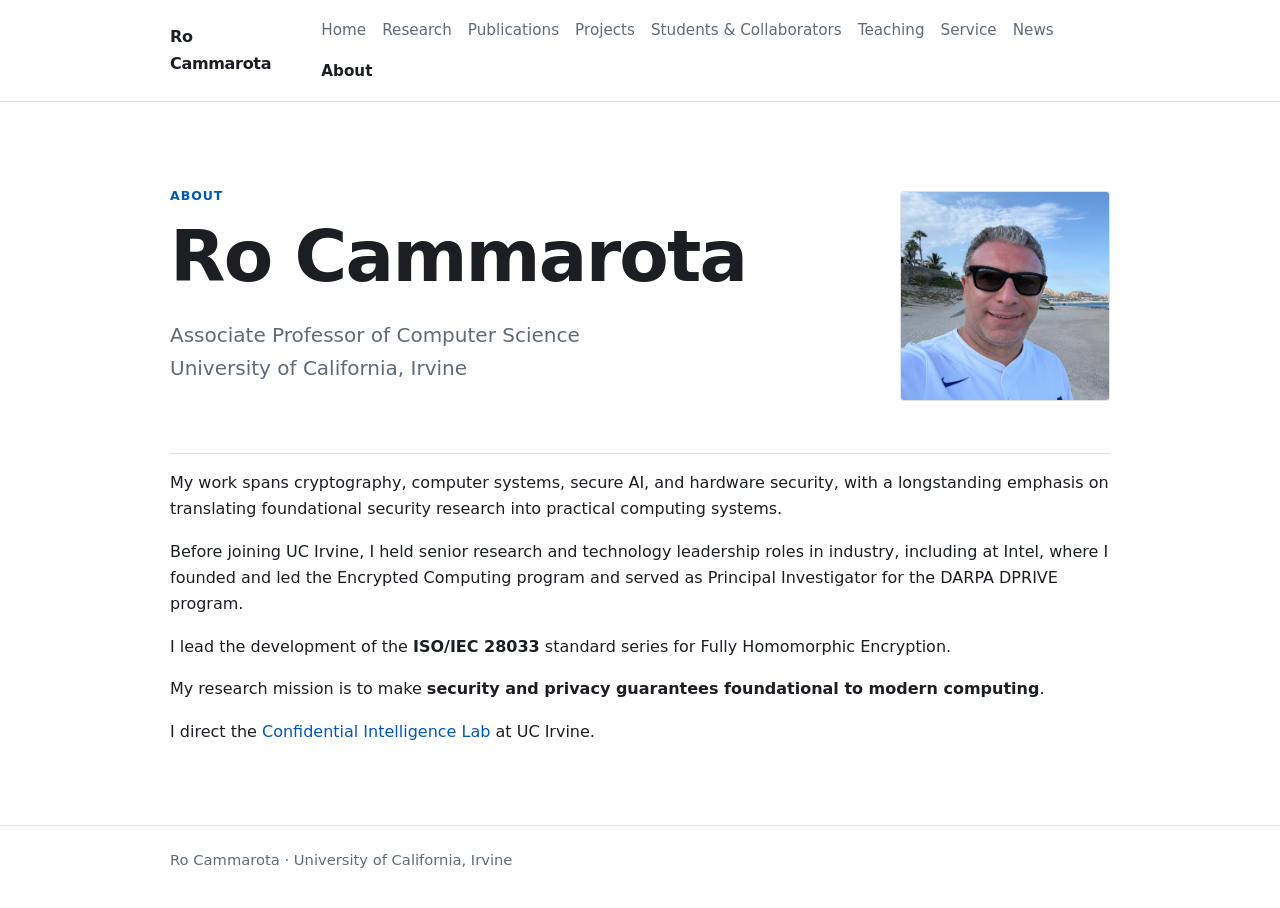
==== about.html @ c0900d5f "Initialize Ro Cammarota academic website" ====
<!doctype html><html lang="en"><head><meta charset="utf-8"><meta name="viewport" content="width=device-width, initial-scale=1"><title>About | Ro Cammarota</title><link rel="stylesheet" href="assets/css/site.css"></head><body><header class="site-header"><div class="nav-wrap"><a class="brand" href="index.html"><span>Ro Cammarota</span></a><nav class="nav" aria-label="Primary"><a href="index.html">Home</a><a href="research.html">Research</a><a href="publications.html">Publications</a><a href="projects.html">Projects</a><a href="students.html">Students & Collaborators</a><a href="teaching.html">Teaching</a><a href="service.html">Service</a><a href="news.html">News</a><a aria-current="page" href="about.html">About</a></nav></div></header><main>
<section class="hero about-hero">
  <div class="about-identity">
    <div>
      <div class="kicker">About</div>
      <h1>Ro Cammarota</h1>
      <p class="lead">Associate Professor of Computer Science<br>University of California, Irvine</p>
    </div>
    <img class="about-photo" src="assets/images/ro-about.jpg" alt="Ro Cammarota">
  </div>
</section>
<section>
  <p>My work spans cryptography, computer systems, secure AI, and hardware security, with a longstanding emphasis on translating foundational security research into practical computing systems.</p>
  <p>Before joining UC Irvine, I held senior research and technology leadership roles in industry, including at Intel, where I founded and led the Encrypted Computing program and served as Principal Investigator for the DARPA DPRIVE program.</p>
  <p>I lead the development of the <strong>ISO/IEC 28033</strong> standard series for Fully Homomorphic Encryption.</p>
  <p>My research mission is to make <strong>security and privacy guarantees foundational to modern computing</strong>.</p>
  <p>I direct the <a href="https://confidential-intelligence-lab.github.io/">Confidential Intelligence Lab</a> at UC Irvine.</p>
</section>
</main><footer class="site-footer"><div class="footer-wrap">Ro Cammarota · University of California, Irvine</div></footer></body></html>
---- assets/css/site.css ----
:root {
  --bg: #ffffff;
  --text: #1b1f23;
  --muted: #5f6b76;
  --line: #dfe3e8;
  --accent: #0057b8;
  --max: 980px;
}

* { box-sizing: border-box; }

html { scroll-behavior: smooth; }

body {
  margin: 0;
  background: var(--bg);
  color: var(--text);
  font-family: Inter, ui-sans-serif, system-ui, -apple-system, BlinkMacSystemFont, "Segoe UI", sans-serif;
  line-height: 1.65;
}

a { color: var(--accent); text-decoration: none; }
a:hover { text-decoration: underline; }

.site-header {
  border-bottom: 1px solid var(--line);
  background: rgba(255,255,255,.96);
}

.nav-wrap {
  max-width: var(--max);
  margin: 0 auto;
  padding: 1.1rem 1.25rem;
  display: flex;
  align-items: center;
  justify-content: space-between;
  gap: 1.5rem;
}

.brand {
  display: inline-flex;
  align-items: center;
  gap: .65rem;
  font-weight: 700;
  color: var(--text);
  letter-spacing: -0.02em;
}

.brand-logo {
  width: 34px;
  height: 34px;
  object-fit: contain;
}

.nav {
  display: flex;
  flex-wrap: wrap;
  gap: 1rem;
  font-size: .95rem;
}

.nav a { color: var(--muted); }
.nav a[aria-current="page"] { color: var(--text); font-weight: 600; }

main {
  max-width: var(--max);
  margin: 0 auto;
  padding: 3.75rem 1.25rem 4rem;
}

.hero {
  padding: 1.5rem 0 3rem;
  border-bottom: 1px solid var(--line);
}

.hero-identity {
  display: grid;
  grid-template-columns: 150px 1fr;
  gap: 2rem;
  align-items: center;
}

.hero-logo {
  width: 150px;
  height: auto;
  display: block;
}

.hero-description {
  max-width: 780px;
  margin: 1.75rem 0 0;
}

.kicker {
  color: var(--accent);
  font-weight: 700;
  text-transform: uppercase;
  letter-spacing: .08em;
  font-size: .78rem;
}

h1, h2, h3 {
  line-height: 1.2;
  letter-spacing: -0.025em;
}

h1 {
  font-size: clamp(2.2rem, 6vw, 4.5rem);
  margin: .35rem 0 1rem;
  max-width: 12ch;
}

h2 {
  margin-top: 2.75rem;
  font-size: 1.8rem;
}

h3 { margin-bottom: .45rem; }

.lead {
  font-size: 1.25rem;
  color: var(--muted);
  max-width: 760px;
}

.grid {
  display: grid;
  grid-template-columns: repeat(2, minmax(0, 1fr));
  gap: 1.75rem;
  margin-top: 1.25rem;
}

.card {
  border-top: 2px solid var(--text);
  padding-top: .9rem;
}

.meta, .muted { color: var(--muted); }

.list {
  padding-left: 1.1rem;
}

.pub {
  margin-bottom: 1.2rem;
}

.person {
  display: grid;
  grid-template-columns: 110px 1fr;
  gap: 1.2rem;
  align-items: start;
  margin: 1.5rem 0;
}

.avatar {
  width: 110px;
  aspect-ratio: 1;
  background: #eef1f4;
  border: 1px solid var(--line);
}

.site-footer {
  border-top: 1px solid var(--line);
  color: var(--muted);
  font-size: .92rem;
}

.footer-wrap {
  max-width: var(--max);
  margin: 0 auto;
  padding: 1.4rem 1.25rem 2.2rem;
}

@media (max-width: 720px) {
  .nav-wrap { align-items: flex-start; flex-direction: column; }
  .hero-identity { grid-template-columns: 1fr; gap: 1.25rem; }
  .hero-logo { width: 120px; }
  .grid { grid-template-columns: 1fr; }
  .person { grid-template-columns: 1fr; }
}


.portrait {
  object-fit: cover;
  display: block;
}

.placeholder {
  display: flex;
  align-items: center;
  justify-content: center;
  color: var(--muted);
  font-size: .78rem;
  text-align: center;
  padding: .5rem;
}



.about-identity {
  display: grid;
  grid-template-columns: 1fr 210px;
  gap: 2rem;
  align-items: center;
}

.about-photo {
  width: 210px;
  height: 210px;
  object-fit: cover;
  object-position: center 42%;
  border-radius: 4px;
  border: 1px solid var(--line);
}

@media (max-width: 720px) {
  .about-identity { grid-template-columns: 1fr; }
  .about-photo { width: 180px; height: 180px; }
}
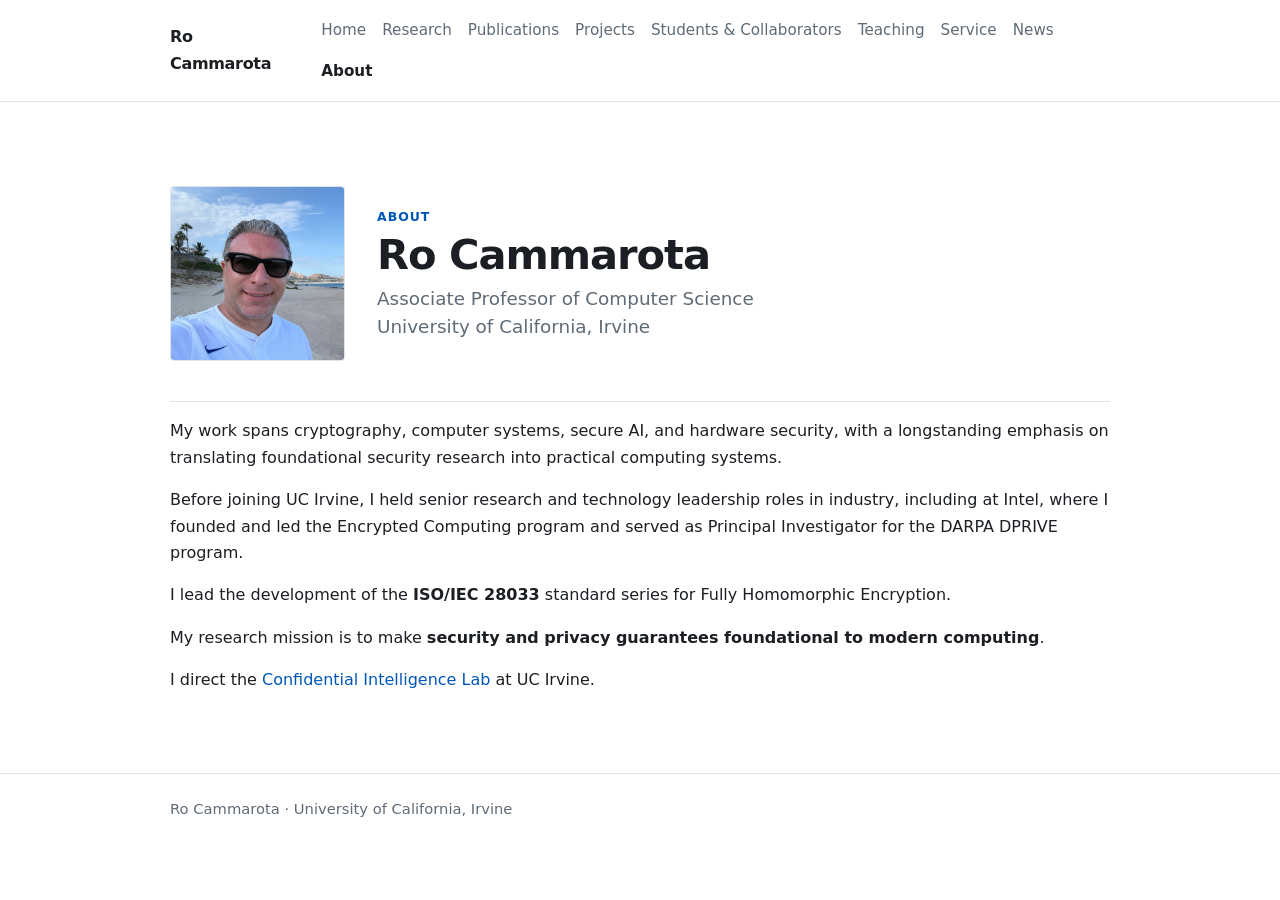
==== commit 7ec23c4c: "Refine personal academic website" ====
--- a/about.html
+++ b/about.html
@@ -1,19 +1,106 @@
-<!doctype html><html lang="en"><head><meta charset="utf-8"><meta name="viewport" content="width=device-width, initial-scale=1"><title>About | Ro Cammarota</title><link rel="stylesheet" href="assets/css/site.css"></head><body><header class="site-header"><div class="nav-wrap"><a class="brand" href="index.html"><span>Ro Cammarota</span></a><nav class="nav" aria-label="Primary"><a href="index.html">Home</a><a href="research.html">Research</a><a href="publications.html">Publications</a><a href="projects.html">Projects</a><a href="students.html">Students & Collaborators</a><a href="teaching.html">Teaching</a><a href="service.html">Service</a><a href="news.html">News</a><a aria-current="page" href="about.html">About</a></nav></div></header><main>
-<section class="hero about-hero">
-  <div class="about-identity">
-    <div>
-      <div class="kicker">About</div>
-      <h1>Ro Cammarota</h1>
-      <p class="lead">Associate Professor of Computer Science<br>University of California, Irvine</p>
+<!doctype html>
+<html lang="en">
+
+<head>
+  <meta charset="utf-8">
+  <meta name="viewport" content="width=device-width, initial-scale=1">
+
+  <title>About | Ro Cammarota</title>
+
+  <link rel="stylesheet" href="assets/css/site.css?v=1">
+</head>
+
+<body>
+
+  <header class="site-header">
+    <div class="nav-wrap">
+
+      <a class="brand" href="index.html">
+        <span>Ro Cammarota</span>
+      </a>
+
+      <nav class="nav" aria-label="Primary">
+        <a href="index.html">Home</a>
+        <a href="research.html">Research</a>
+        <a href="publications.html">Publications</a>
+        <a href="projects.html">Projects</a>
+        <a href="students.html">Students &amp; Collaborators</a>
+        <a href="teaching.html">Teaching</a>
+        <a href="service.html">Service</a>
+        <a href="news.html">News</a>
+        <a aria-current="page" href="about.html">About</a>
+      </nav>
+
     </div>
-    <img class="about-photo" src="assets/images/ro-about.jpg" alt="Ro Cammarota">
-  </div>
-</section>
-<section>
-  <p>My work spans cryptography, computer systems, secure AI, and hardware security, with a longstanding emphasis on translating foundational security research into practical computing systems.</p>
-  <p>Before joining UC Irvine, I held senior research and technology leadership roles in industry, including at Intel, where I founded and led the Encrypted Computing program and served as Principal Investigator for the DARPA DPRIVE program.</p>
-  <p>I lead the development of the <strong>ISO/IEC 28033</strong> standard series for Fully Homomorphic Encryption.</p>
-  <p>My research mission is to make <strong>security and privacy guarantees foundational to modern computing</strong>.</p>
-  <p>I direct the <a href="https://confidential-intelligence-lab.github.io/">Confidential Intelligence Lab</a> at UC Irvine.</p>
-</section>
-</main><footer class="site-footer"><div class="footer-wrap">Ro Cammarota · University of California, Irvine</div></footer></body></html>+  </header>
+
+  <main>
+
+    <section class="hero about-hero">
+      <div class="about-identity">
+
+        <img
+          class="about-photo"
+          src="assets/images/ro-about.jpg"
+          alt="Ro Cammarota"
+        >
+
+        <div class="about-intro">
+          <div class="kicker">About</div>
+
+          <h1>Ro Cammarota</h1>
+
+          <p class="lead">
+            Associate Professor of Computer Science<br>
+            University of California, Irvine
+          </p>
+        </div>
+
+      </div>
+    </section>
+
+    <section>
+
+      <p>
+        My work spans cryptography, computer systems, secure AI, and hardware
+        security, with a longstanding emphasis on translating foundational
+        security research into practical computing systems.
+      </p>
+
+      <p>
+        Before joining UC Irvine, I held senior research and technology
+        leadership roles in industry, including at Intel, where I founded and
+        led the Encrypted Computing program and served as Principal Investigator
+        for the DARPA DPRIVE program.
+      </p>
+
+      <p>
+        I lead the development of the <strong>ISO/IEC 28033</strong> standard
+        series for Fully Homomorphic Encryption.
+      </p>
+
+      <p>
+        My research mission is to make
+        <strong>security and privacy guarantees foundational to modern computing</strong>.
+      </p>
+
+      <p>
+        I direct the
+        <a href="https://confidential-intelligence-lab.github.io/">
+          Confidential Intelligence Lab
+        </a>
+        at UC Irvine.
+      </p>
+
+    </section>
+
+  </main>
+
+  <footer class="site-footer">
+    <div class="footer-wrap">
+      Ro Cammarota · University of California, Irvine
+    </div>
+  </footer>
+
+</body>
+</html>
--- a/assets/css/site.css
+++ b/assets/css/site.css
@@ -7,30 +7,60 @@
   --max: 980px;
 }
 
-* { box-sizing: border-box; }
-
-html { scroll-behavior: smooth; }
+
+/* ---------------------------------------------------------
+   Base
+   --------------------------------------------------------- */
+
+* {
+  box-sizing: border-box;
+}
+
+html {
+  scroll-behavior: smooth;
+}
 
 body {
   margin: 0;
   background: var(--bg);
   color: var(--text);
-  font-family: Inter, ui-sans-serif, system-ui, -apple-system, BlinkMacSystemFont, "Segoe UI", sans-serif;
+
+  font-family:
+    Inter,
+    ui-sans-serif,
+    system-ui,
+    -apple-system,
+    BlinkMacSystemFont,
+    "Segoe UI",
+    sans-serif;
+
   line-height: 1.65;
 }
 
-a { color: var(--accent); text-decoration: none; }
-a:hover { text-decoration: underline; }
+a {
+  color: var(--accent);
+  text-decoration: none;
+}
+
+a:hover {
+  text-decoration: underline;
+}
+
+
+/* ---------------------------------------------------------
+   Header and navigation
+   --------------------------------------------------------- */
 
 .site-header {
   border-bottom: 1px solid var(--line);
-  background: rgba(255,255,255,.96);
+  background: rgba(255, 255, 255, 0.96);
 }
 
 .nav-wrap {
   max-width: var(--max);
   margin: 0 auto;
   padding: 1.1rem 1.25rem;
+
   display: flex;
   align-items: center;
   justify-content: space-between;
@@ -40,9 +70,10 @@
 .brand {
   display: inline-flex;
   align-items: center;
-  gap: .65rem;
+  gap: 0.65rem;
+
+  color: var(--text);
   font-weight: 700;
-  color: var(--text);
   letter-spacing: -0.02em;
 }
 
@@ -56,11 +87,23 @@
   display: flex;
   flex-wrap: wrap;
   gap: 1rem;
-  font-size: .95rem;
-}
-
-.nav a { color: var(--muted); }
-.nav a[aria-current="page"] { color: var(--text); font-weight: 600; }
+
+  font-size: 0.95rem;
+}
+
+.nav a {
+  color: var(--muted);
+}
+
+.nav a[aria-current="page"] {
+  color: var(--text);
+  font-weight: 600;
+}
+
+
+/* ---------------------------------------------------------
+   Main content
+   --------------------------------------------------------- */
 
 main {
   max-width: var(--max);
@@ -68,6 +111,11 @@
   padding: 3.75rem 1.25rem 4rem;
 }
 
+
+/* ---------------------------------------------------------
+   Hero
+   --------------------------------------------------------- */
+
 .hero {
   padding: 1.5rem 0 3rem;
   border-bottom: 1px solid var(--line);
@@ -81,9 +129,9 @@
 }
 
 .hero-logo {
+  display: block;
   width: 150px;
   height: auto;
-  display: block;
 }
 
 .hero-description {
@@ -93,21 +141,29 @@
 
 .kicker {
   color: var(--accent);
+  font-size: 0.78rem;
   font-weight: 700;
+  letter-spacing: 0.08em;
   text-transform: uppercase;
-  letter-spacing: .08em;
-  font-size: .78rem;
-}
-
-h1, h2, h3 {
+}
+
+
+/* ---------------------------------------------------------
+   Typography
+   --------------------------------------------------------- */
+
+h1,
+h2,
+h3 {
   line-height: 1.2;
   letter-spacing: -0.025em;
 }
 
 h1 {
+  max-width: 12ch;
+  margin: 0.35rem 0 1rem;
+
   font-size: clamp(2.2rem, 6vw, 4.5rem);
-  margin: .35rem 0 1rem;
-  max-width: 12ch;
 }
 
 h2 {
@@ -115,27 +171,44 @@
   font-size: 1.8rem;
 }
 
-h3 { margin-bottom: .45rem; }
+h3 {
+  margin-bottom: 0.45rem;
+}
 
 .lead {
+  max-width: 760px;
+
+  color: var(--muted);
   font-size: 1.25rem;
-  color: var(--muted);
-  max-width: 760px;
-}
+}
+
+.meta,
+.muted {
+  color: var(--muted);
+}
+
+
+/* ---------------------------------------------------------
+   Grids and cards
+   --------------------------------------------------------- */
 
 .grid {
   display: grid;
   grid-template-columns: repeat(2, minmax(0, 1fr));
   gap: 1.75rem;
+
   margin-top: 1.25rem;
 }
 
 .card {
+  padding-top: 0.9rem;
   border-top: 2px solid var(--text);
-  padding-top: .9rem;
-}
-
-.meta, .muted { color: var(--muted); }
+}
+
+
+/* ---------------------------------------------------------
+   Lists and publications
+   --------------------------------------------------------- */
 
 .list {
   padding-left: 1.1rem;
@@ -144,26 +217,111 @@
 .pub {
   margin-bottom: 1.2rem;
 }
+
+
+/* ---------------------------------------------------------
+   People
+   --------------------------------------------------------- */
 
 .person {
   display: grid;
   grid-template-columns: 110px 1fr;
   gap: 1.2rem;
   align-items: start;
+
   margin: 1.5rem 0;
 }
 
 .avatar {
   width: 110px;
   aspect-ratio: 1;
+
   background: #eef1f4;
   border: 1px solid var(--line);
 }
 
+.portrait {
+  display: block;
+  object-fit: cover;
+}
+
+.placeholder {
+  display: flex;
+  align-items: center;
+  justify-content: center;
+
+  padding: 0.5rem;
+
+  color: var(--muted);
+  font-size: 0.78rem;
+  text-align: center;
+}
+
+
+/* ---------------------------------------------------------
+   About page
+   --------------------------------------------------------- */
+
+.about-hero {
+  padding: 1.5rem 0 2.5rem;
+}
+
+.about-identity {
+  display: grid;
+  grid-template-columns: 175px minmax(0, 1fr);
+  gap: 2rem;
+  align-items: center;
+}
+
+.about-photo {
+  display: block;
+
+  width: 175px;
+  height: 175px;
+
+  object-fit: cover;
+  object-position: center 35%;
+
+  border: 1px solid var(--line);
+  border-radius: 4px;
+}
+
+.about-intro {
+  display: flex;
+  flex-direction: column;
+  justify-content: center;
+}
+
+.about-intro .kicker {
+  margin-bottom: 0.25rem;
+}
+
+.about-intro h1 {
+  max-width: none;
+  margin: 0 0 0.45rem;
+
+  font-size: 2.6rem;
+  line-height: 1.1;
+}
+
+.about-intro .lead {
+  max-width: none;
+  margin: 0;
+
+  font-size: 1.15rem;
+  line-height: 1.5;
+}
+
+
+/* ---------------------------------------------------------
+   Footer
+   --------------------------------------------------------- */
+
 .site-footer {
   border-top: 1px solid var(--line);
-  color: var(--muted);
-  font-size: .92rem;
+
+  color: var(--muted);
+  font-size: 0.92rem;
 }
 
 .footer-wrap {
@@ -172,49 +330,50 @@
   padding: 1.4rem 1.25rem 2.2rem;
 }
 
+
+/* ---------------------------------------------------------
+   Responsive layout
+   --------------------------------------------------------- */
+
 @media (max-width: 720px) {
-  .nav-wrap { align-items: flex-start; flex-direction: column; }
-  .hero-identity { grid-template-columns: 1fr; gap: 1.25rem; }
-  .hero-logo { width: 120px; }
-  .grid { grid-template-columns: 1fr; }
-  .person { grid-template-columns: 1fr; }
-}
-
-
-.portrait {
-  object-fit: cover;
-  display: block;
-}
-
-.placeholder {
-  display: flex;
-  align-items: center;
-  justify-content: center;
-  color: var(--muted);
-  font-size: .78rem;
-  text-align: center;
-  padding: .5rem;
-}
-
-
-
-.about-identity {
-  display: grid;
-  grid-template-columns: 1fr 210px;
-  gap: 2rem;
-  align-items: center;
-}
-
-.about-photo {
-  width: 210px;
-  height: 210px;
-  object-fit: cover;
-  object-position: center 42%;
-  border-radius: 4px;
-  border: 1px solid var(--line);
-}
-
-@media (max-width: 720px) {
-  .about-identity { grid-template-columns: 1fr; }
-  .about-photo { width: 180px; height: 180px; }
-}
+
+  .nav-wrap {
+    flex-direction: column;
+    align-items: flex-start;
+  }
+
+  .hero-identity {
+    grid-template-columns: 1fr;
+    gap: 1.25rem;
+  }
+
+  .hero-logo {
+    width: 120px;
+  }
+
+  .grid {
+    grid-template-columns: 1fr;
+  }
+
+  .person {
+    grid-template-columns: 1fr;
+  }
+}
+
+
+@media (max-width: 650px) {
+
+  .about-identity {
+    grid-template-columns: 1fr;
+    gap: 1.25rem;
+  }
+
+  .about-photo {
+    width: 160px;
+    height: 160px;
+  }
+
+  .about-intro h1 {
+    font-size: 2.2rem;
+  }
+}
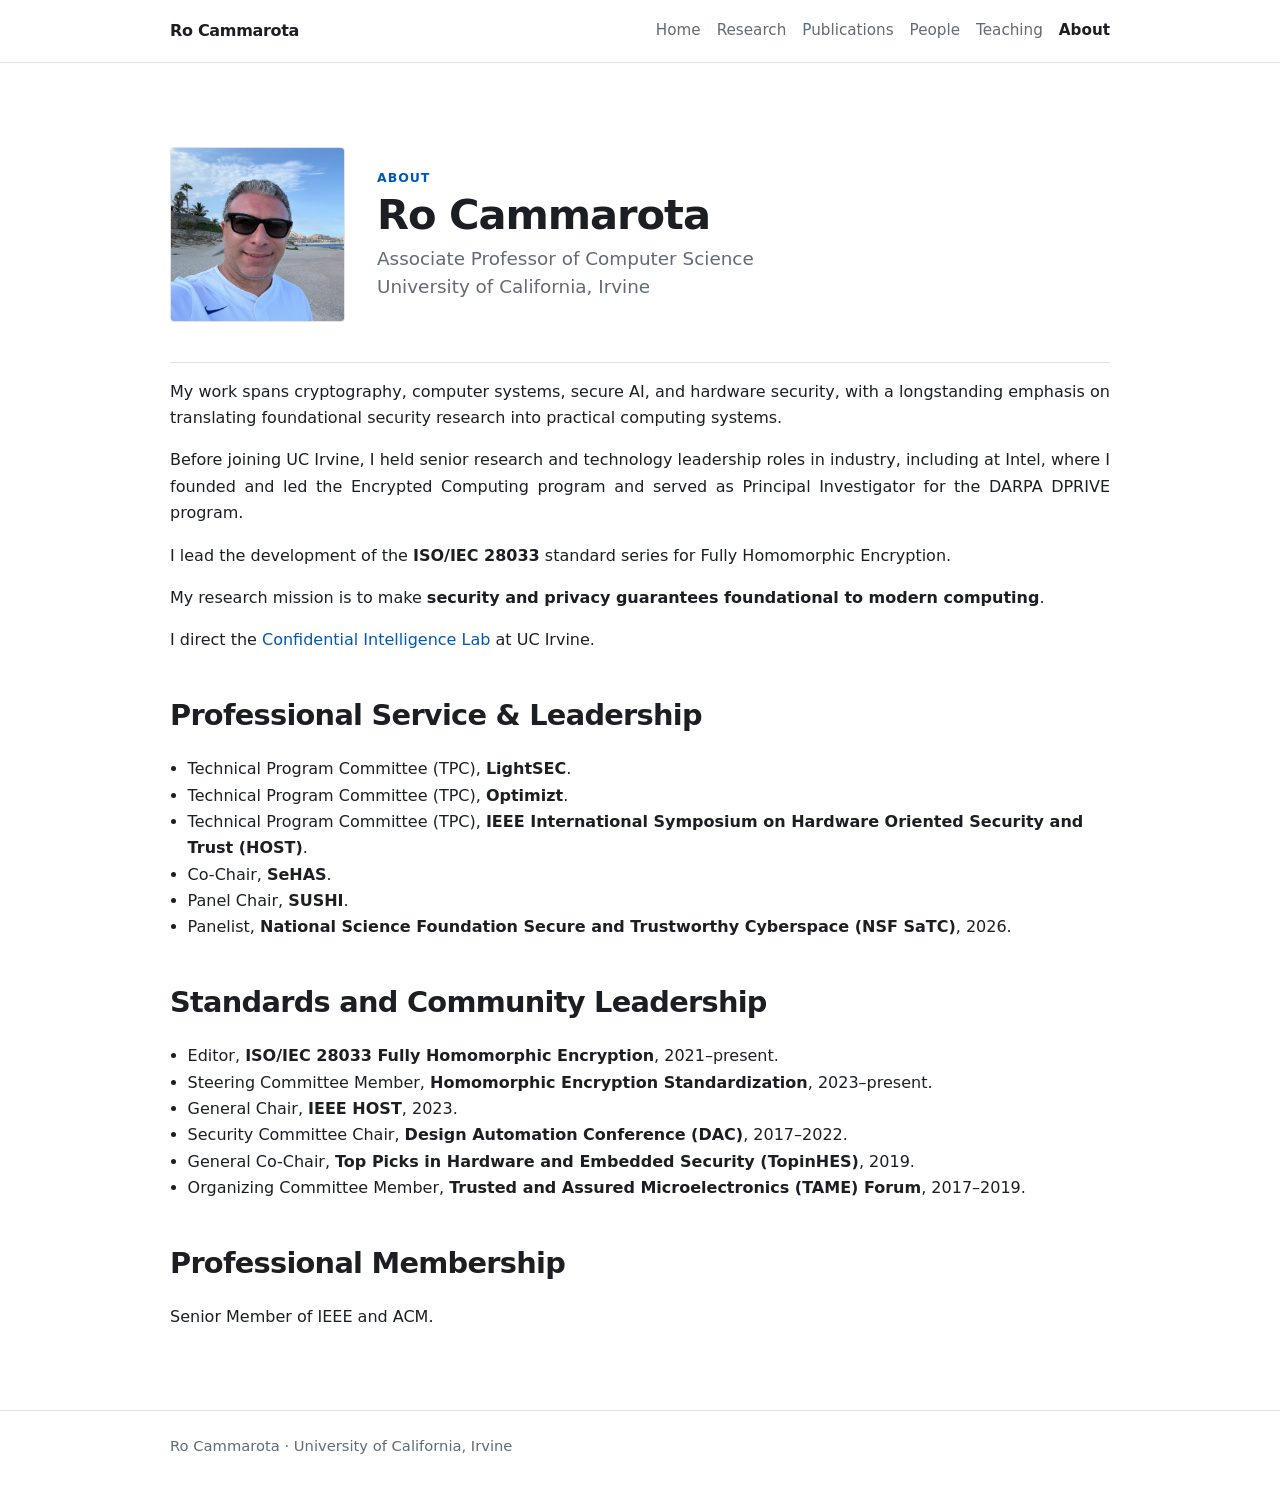
==== commit f936972e: "Refine homepage research and recent highlights" ====
--- a/about.html
+++ b/about.html
@@ -7,14 +7,13 @@
 
   <title>About | Ro Cammarota</title>
 
-  <link rel="stylesheet" href="assets/css/site.css?v=1">
+  <link rel="stylesheet" href="assets/css/site.css?v=20260821-2">
 </head>
 
 <body>
 
   <header class="site-header">
     <div class="nav-wrap">
-
       <a class="brand" href="index.html">
         <span>Ro Cammarota</span>
       </a>
@@ -23,14 +22,10 @@
         <a href="index.html">Home</a>
         <a href="research.html">Research</a>
         <a href="publications.html">Publications</a>
-        <a href="projects.html">Projects</a>
-        <a href="students.html">Students &amp; Collaborators</a>
+        <a href="people.html">People</a>
         <a href="teaching.html">Teaching</a>
-        <a href="service.html">Service</a>
-        <a href="news.html">News</a>
         <a aria-current="page" href="about.html">About</a>
       </nav>
-
     </div>
   </header>
 
@@ -58,6 +53,7 @@
 
       </div>
     </section>
+
 
     <section>
 
@@ -94,6 +90,77 @@
 
     </section>
 
+
+    <section>
+
+      <h2>Professional Service &amp; Leadership</h2>
+
+      <ul class="list">
+        <li>
+          Technical Program Committee (TPC), <strong>LightSEC</strong>.
+        </li>
+        <li>
+          Technical Program Committee (TPC), <strong>Optimizt</strong>.
+        </li>
+        <li>
+          Technical Program Committee (TPC),
+          <strong>IEEE International Symposium on Hardware Oriented Security and Trust (HOST)</strong>.
+        </li>
+        <li>
+          Co-Chair, <strong>SeHAS</strong>.
+        </li>
+        <li>
+          Panel Chair, <strong>SUSHI</strong>.
+        </li>
+        <li>
+          Panelist,
+          <strong>National Science Foundation Secure and Trustworthy Cyberspace (NSF SaTC)</strong>,
+          2026.
+        </li>
+      </ul>
+
+
+      <h2>Standards and Community Leadership</h2>
+
+      <ul class="list">
+        <li>
+          Editor, <strong>ISO/IEC 28033 Fully Homomorphic Encryption</strong>,
+          2021–present.
+        </li>
+        <li>
+          Steering Committee Member,
+          <strong>Homomorphic Encryption Standardization</strong>,
+          2023–present.
+        </li>
+        <li>
+          General Chair, <strong>IEEE HOST</strong>, 2023.
+        </li>
+        <li>
+          Security Committee Chair,
+          <strong>Design Automation Conference (DAC)</strong>,
+          2017–2022.
+        </li>
+        <li>
+          General Co-Chair,
+          <strong>Top Picks in Hardware and Embedded Security (TopinHES)</strong>,
+          2019.
+        </li>
+        <li>
+          Organizing Committee Member,
+          <strong>Trusted and Assured Microelectronics (TAME) Forum</strong>,
+          2017–2019.
+        </li>
+      </ul>
+
+
+      <h2>Professional Membership</h2>
+
+      <p>
+        Senior Member of IEEE and ACM.
+      </p>
+
+    </section>
+
   </main>
 
   <footer class="site-footer">
--- a/assets/css/site.css
+++ b/assets/css/site.css
@@ -100,6 +100,79 @@
   font-weight: 600;
 }
 
+/* ---------------------------------------------------------
+   Home page identity
+   --------------------------------------------------------- */
+
+.home-identity {
+  display: grid;
+  grid-template-columns: 170px minmax(0, 1fr);
+  gap: 2rem;
+  align-items: center;
+  margin-bottom: 2.5rem;
+}
+
+.home-photo {
+  display: block;
+
+  width: 170px;
+  height: 170px;
+
+  object-fit: cover;
+  object-position: center 35%;
+
+  border: 1px solid var(--line);
+  border-radius: 4px;
+}
+
+.home-intro {
+  display: flex;
+  flex-direction: column;
+  justify-content: center;
+}
+
+.home-intro h1 {
+  max-width: none;
+  margin: 0.2rem 0 0.45rem;
+
+  font-size: 2.8rem;
+  line-height: 1.1;
+}
+
+.home-intro .lead {
+  max-width: none;
+  margin: 0;
+
+  font-size: 1.15rem;
+  line-height: 1.5;
+}
+
+.home-vision {
+  max-width: 820px;
+}
+
+.home-vision .kicker {
+  margin-bottom: 0.5rem;
+}
+
+@media (max-width: 650px) {
+
+  .home-identity {
+    grid-template-columns: 1fr;
+    gap: 1.25rem;
+  }
+
+  .home-photo {
+    width: 150px;
+    height: 150px;
+  }
+
+  .home-intro h1 {
+    font-size: 2.2rem;
+  }
+
+}
+
 
 /* ---------------------------------------------------------
    Main content
@@ -175,6 +248,11 @@
   margin-bottom: 0.45rem;
 }
 
+p {
+  text-align: justify;
+  hyphens: auto;
+}
+
 .lead {
   max-width: 760px;
 
@@ -376,4 +454,4 @@
   .about-intro h1 {
     font-size: 2.2rem;
   }
-}+}
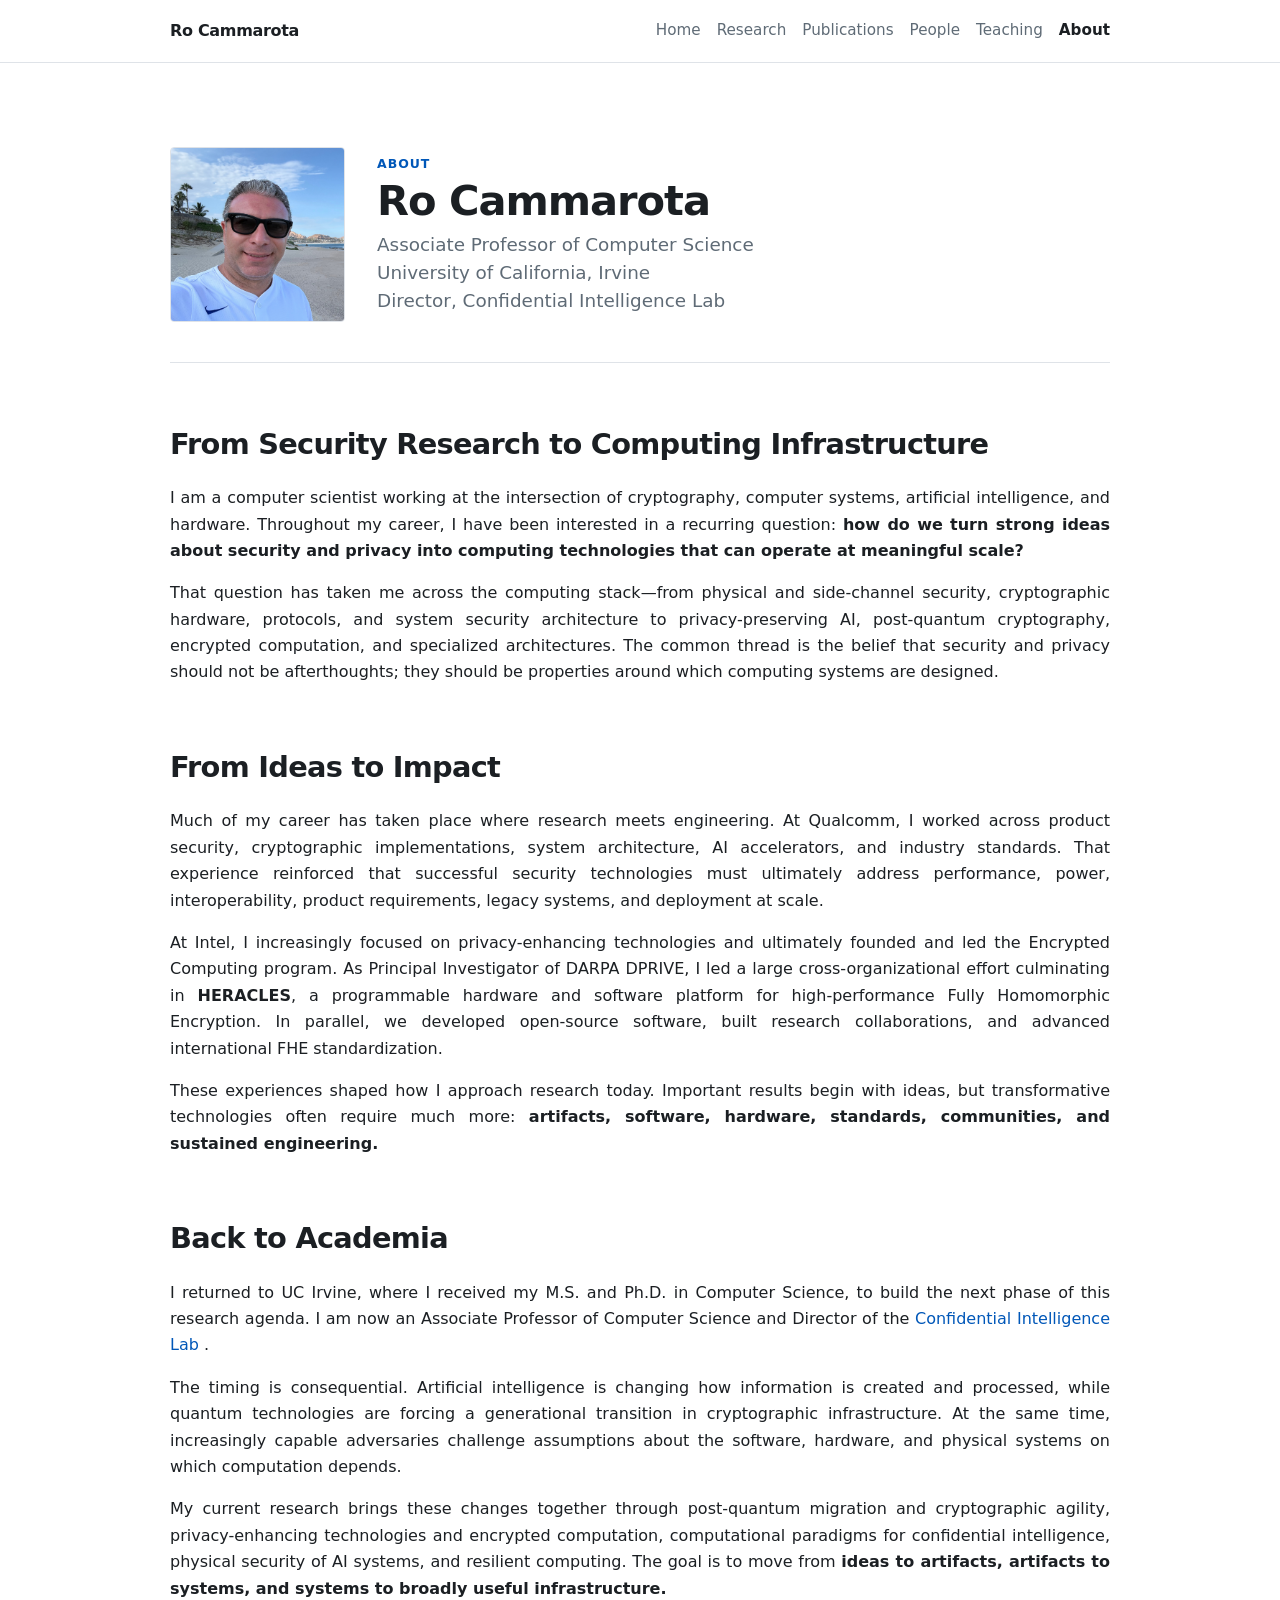
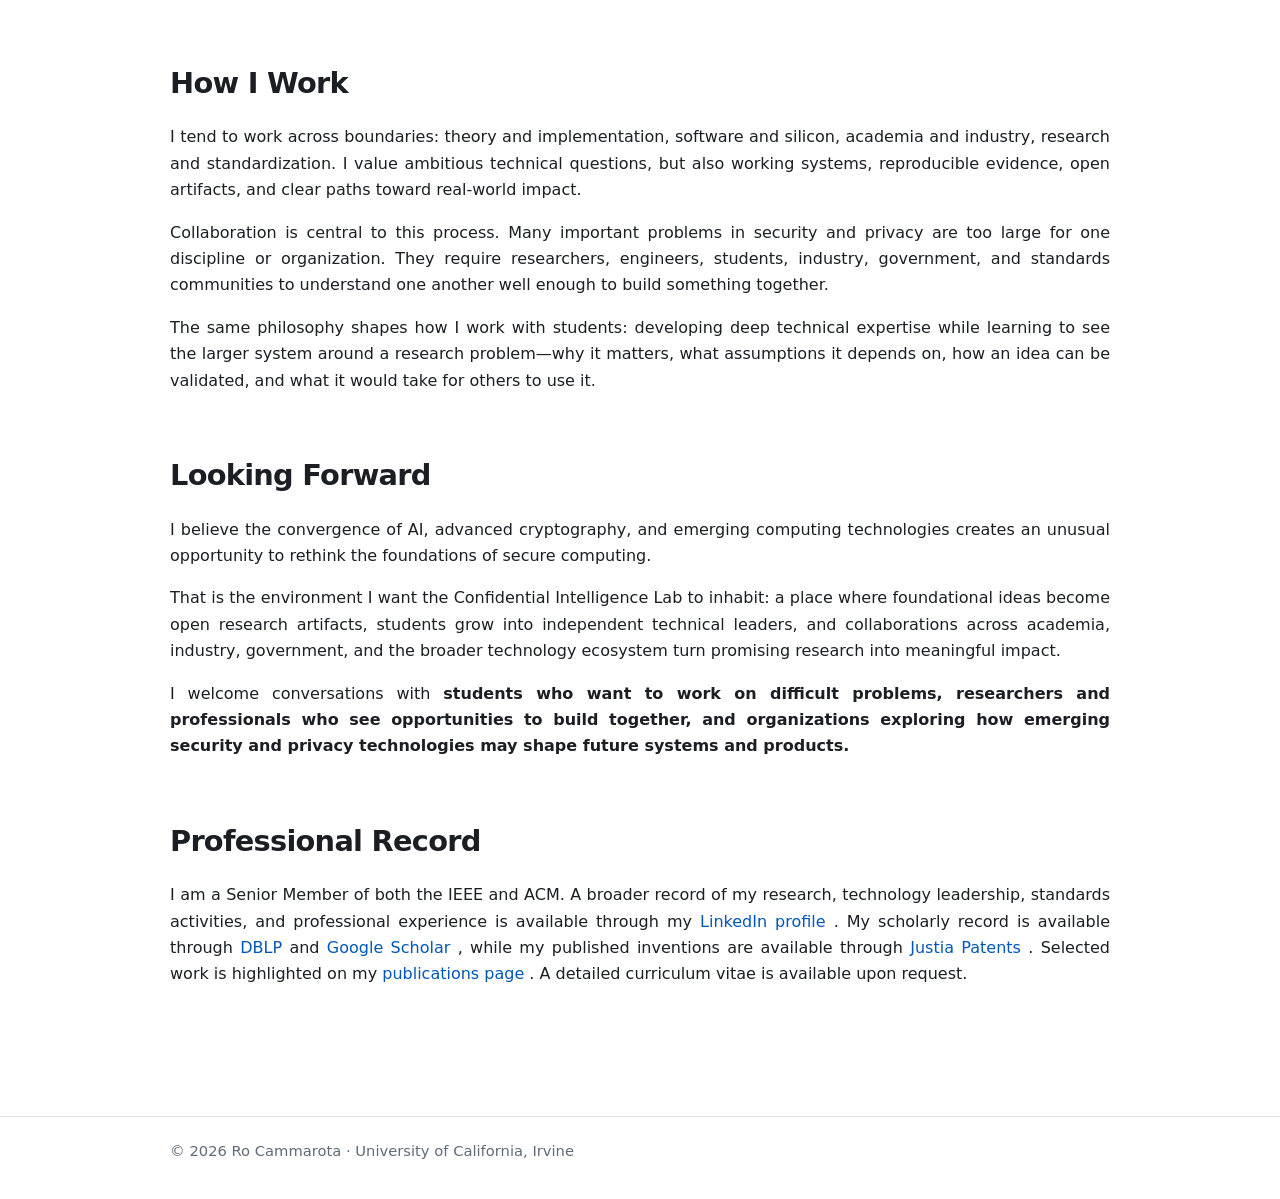
==== commit ce643728: "Update about page and student profiles" ====
--- a/about.html
+++ b/about.html
@@ -7,13 +7,14 @@
 
   <title>About | Ro Cammarota</title>
 
-  <link rel="stylesheet" href="assets/css/site.css?v=20260821-2">
+  <link rel="stylesheet" href="assets/css/site.css?v=20260822-3">
 </head>
 
 <body>
 
   <header class="site-header">
     <div class="nav-wrap">
+
       <a class="brand" href="index.html">
         <span>Ro Cammarota</span>
       </a>
@@ -26,12 +27,19 @@
         <a href="teaching.html">Teaching</a>
         <a aria-current="page" href="about.html">About</a>
       </nav>
+
     </div>
   </header>
 
+
   <main>
 
+    <!-- =====================================================
+         Identity
+         ===================================================== -->
+
     <section class="hero about-hero">
+
       <div class="about-identity">
 
         <img
@@ -41,133 +49,267 @@
         >
 
         <div class="about-intro">
+
           <div class="kicker">About</div>
 
           <h1>Ro Cammarota</h1>
 
           <p class="lead">
             Associate Professor of Computer Science<br>
-            University of California, Irvine
+            University of California, Irvine<br>
+            Director, Confidential Intelligence Lab
           </p>
+
         </div>
 
       </div>
-    </section>
-
-
-    <section>
-
-      <p>
-        My work spans cryptography, computer systems, secure AI, and hardware
-        security, with a longstanding emphasis on translating foundational
-        security research into practical computing systems.
-      </p>
-
-      <p>
-        Before joining UC Irvine, I held senior research and technology
-        leadership roles in industry, including at Intel, where I founded and
-        led the Encrypted Computing program and served as Principal Investigator
-        for the DARPA DPRIVE program.
-      </p>
-
-      <p>
-        I lead the development of the <strong>ISO/IEC 28033</strong> standard
-        series for Fully Homomorphic Encryption.
-      </p>
-
-      <p>
-        My research mission is to make
-        <strong>security and privacy guarantees foundational to modern computing</strong>.
-      </p>
-
-      <p>
-        I direct the
+
+    </section>
+
+
+    <!-- =====================================================
+         From Security Research to Computing Infrastructure
+         ===================================================== -->
+
+    <section>
+
+      <h2>From Security Research to Computing Infrastructure</h2>
+
+      <p>
+        I am a computer scientist working at the intersection of cryptography,
+        computer systems, artificial intelligence, and hardware. Throughout my
+        career, I have been interested in a recurring question:
+        <strong>
+          how do we turn strong ideas about security and privacy into computing
+          technologies that can operate at meaningful scale?
+        </strong>
+      </p>
+
+      <p>
+        That question has taken me across the computing stack—from physical
+        and side-channel security, cryptographic hardware, protocols, and
+        system security architecture to privacy-preserving AI, post-quantum
+        cryptography, encrypted computation, and specialized architectures.
+        The common thread is the belief that security and privacy should not
+        be afterthoughts; they should be properties around which computing
+        systems are designed.
+      </p>
+
+    </section>
+
+
+    <!-- =====================================================
+         From Ideas to Impact
+         ===================================================== -->
+
+    <section>
+
+      <h2>From Ideas to Impact</h2>
+
+      <p>
+        Much of my career has taken place where research meets engineering.
+        At Qualcomm, I worked across product security, cryptographic
+        implementations, system architecture, AI accelerators, and industry
+        standards. That experience reinforced that successful security
+        technologies must ultimately address performance, power,
+        interoperability, product requirements, legacy systems, and
+        deployment at scale.
+      </p>
+
+      <p>
+        At Intel, I increasingly focused on privacy-enhancing technologies
+        and ultimately founded and led the Encrypted Computing program.
+        As Principal Investigator of DARPA DPRIVE, I led a large
+        cross-organizational effort culminating in
+        <strong>HERACLES</strong>, a programmable hardware and software
+        platform for high-performance Fully Homomorphic Encryption.
+        In parallel, we developed open-source software, built research
+        collaborations, and advanced international FHE standardization.
+      </p>
+
+      <p>
+        These experiences shaped how I approach research today. Important
+        results begin with ideas, but transformative technologies often
+        require much more:
+        <strong>
+          artifacts, software, hardware, standards, communities, and
+          sustained engineering.
+        </strong>
+      </p>
+
+    </section>
+
+
+    <!-- =====================================================
+         Back to Academia
+         ===================================================== -->
+
+    <section>
+
+      <h2>Back to Academia</h2>
+
+      <p>
+        I returned to UC Irvine, where I received my M.S. and Ph.D. in
+        Computer Science, to build the next phase of this research agenda.
+        I am now an Associate Professor of Computer Science and Director of the
         <a href="https://confidential-intelligence-lab.github.io/">
           Confidential Intelligence Lab
-        </a>
-        at UC Irvine.
-      </p>
-
-    </section>
-
-
-    <section>
-
-      <h2>Professional Service &amp; Leadership</h2>
-
-      <ul class="list">
-        <li>
-          Technical Program Committee (TPC), <strong>LightSEC</strong>.
-        </li>
-        <li>
-          Technical Program Committee (TPC), <strong>Optimizt</strong>.
-        </li>
-        <li>
-          Technical Program Committee (TPC),
-          <strong>IEEE International Symposium on Hardware Oriented Security and Trust (HOST)</strong>.
-        </li>
-        <li>
-          Co-Chair, <strong>SeHAS</strong>.
-        </li>
-        <li>
-          Panel Chair, <strong>SUSHI</strong>.
-        </li>
-        <li>
-          Panelist,
-          <strong>National Science Foundation Secure and Trustworthy Cyberspace (NSF SaTC)</strong>,
-          2026.
-        </li>
-      </ul>
-
-
-      <h2>Standards and Community Leadership</h2>
-
-      <ul class="list">
-        <li>
-          Editor, <strong>ISO/IEC 28033 Fully Homomorphic Encryption</strong>,
-          2021–present.
-        </li>
-        <li>
-          Steering Committee Member,
-          <strong>Homomorphic Encryption Standardization</strong>,
-          2023–present.
-        </li>
-        <li>
-          General Chair, <strong>IEEE HOST</strong>, 2023.
-        </li>
-        <li>
-          Security Committee Chair,
-          <strong>Design Automation Conference (DAC)</strong>,
-          2017–2022.
-        </li>
-        <li>
-          General Co-Chair,
-          <strong>Top Picks in Hardware and Embedded Security (TopinHES)</strong>,
-          2019.
-        </li>
-        <li>
-          Organizing Committee Member,
-          <strong>Trusted and Assured Microelectronics (TAME) Forum</strong>,
-          2017–2019.
-        </li>
-      </ul>
-
-
-      <h2>Professional Membership</h2>
-
-      <p>
-        Senior Member of IEEE and ACM.
-      </p>
-
-    </section>
+        </a>.
+      </p>
+
+      <p>
+        The timing is consequential. Artificial intelligence is changing how
+        information is created and processed, while quantum technologies are
+        forcing a generational transition in cryptographic infrastructure.
+        At the same time, increasingly capable adversaries challenge
+        assumptions about the software, hardware, and physical systems on
+        which computation depends.
+      </p>
+
+      <p>
+        My current research brings these changes together through post-quantum
+        migration and cryptographic agility, privacy-enhancing technologies
+        and encrypted computation, computational paradigms for confidential
+        intelligence, physical security of AI systems, and resilient
+        computing. The goal is to move from
+        <strong>
+          ideas to artifacts, artifacts to systems, and systems to broadly
+          useful infrastructure.
+        </strong>
+      </p>
+
+    </section>
+
+
+    <!-- =====================================================
+         How I Work
+         ===================================================== -->
+
+    <section>
+
+      <h2>How I Work</h2>
+
+      <p>
+        I tend to work across boundaries: theory and implementation, software
+        and silicon, academia and industry, research and standardization.
+        I value ambitious technical questions, but also working systems,
+        reproducible evidence, open artifacts, and clear paths toward
+        real-world impact.
+      </p>
+
+      <p>
+        Collaboration is central to this process. Many important problems in
+        security and privacy are too large for one discipline or organization.
+        They require researchers, engineers, students, industry, government,
+        and standards communities to understand one another well enough to
+        build something together.
+      </p>
+
+      <p>
+        The same philosophy shapes how I work with students: developing deep
+        technical expertise while learning to see the larger system around a
+        research problem—why it matters, what assumptions it depends on, how
+        an idea can be validated, and what it would take for others to use it.
+      </p>
+
+    </section>
+
+
+    <!-- =====================================================
+         Looking Forward
+         ===================================================== -->
+
+    <section>
+
+      <h2>Looking Forward</h2>
+
+      <p>
+        I believe the convergence of AI, advanced cryptography, and emerging
+        computing technologies creates an unusual opportunity to rethink the
+        foundations of secure computing.
+      </p>
+
+      <p>
+        That is the environment I want the Confidential Intelligence Lab to
+        inhabit: a place where foundational ideas become open research
+        artifacts, students grow into independent technical leaders, and
+        collaborations across academia, industry, government, and the broader
+        technology ecosystem turn promising research into meaningful impact.
+      </p>
+
+      <p>
+        I welcome conversations with
+        <strong>
+          students who want to work on difficult problems, researchers and
+          professionals who see opportunities to build together, and
+          organizations exploring how emerging security and privacy
+          technologies may shape future systems and products.
+        </strong>
+      </p>
+
+    </section>
+
+
+    <!-- =====================================================
+         Professional Record
+         ===================================================== -->
+
+<!-- =====================================================
+     Professional Record
+     ===================================================== -->
+     <!-- =====================================================
+     Professional Record
+     ===================================================== -->
+
+<section>
+
+  <h2>Professional Record</h2>
+
+  <p>
+    I am a Senior Member of both the IEEE and ACM.
+    A broader record of my research, technology leadership, standards
+    activities, and professional experience is available through my
+    <a href="https://www.linkedin.com/in/ro-cammarota-a226b817/"
+       target="_blank"
+       rel="noopener noreferrer">
+      LinkedIn profile
+    </a>.
+    My scholarly record is available through
+    <a href="https://dblp.org/pid/14/9927.html"
+       target="_blank"
+       rel="noopener noreferrer">
+      DBLP
+    </a>
+    and
+    <a href="https://scholar.google.com/citations?user=KxYw3pAAAAAJ&amp;hl=en"
+       target="_blank"
+       rel="noopener noreferrer">
+      Google Scholar
+    </a>,
+    while my published inventions are available through
+    <a href="https://patents.justia.com/inventor/rosario-cammarota"
+       target="_blank"
+       rel="noopener noreferrer">
+      Justia Patents
+    </a>.
+    Selected work is highlighted on my
+    <a href="publications.html">
+      publications page
+    </a>.
+    A detailed curriculum vitae is available upon request.
+  </p>
+
+</section>
 
   </main>
+
 
   <footer class="site-footer">
     <div class="footer-wrap">
-      Ro Cammarota · University of California, Irvine
+      © 2026 Ro Cammarota · University of California, Irvine
     </div>
   </footer>
 
 </body>
+
 </html>
--- a/assets/css/site.css
+++ b/assets/css/site.css
@@ -100,6 +100,11 @@
   font-weight: 600;
 }
 
+.pub {
+  text-align: justify;
+  hyphens: auto;
+}
+
 /* ---------------------------------------------------------
    Home page identity
    --------------------------------------------------------- */
@@ -335,6 +340,41 @@
   text-align: center;
 }
 
+/* Research page section spacing */
+
+main > section {
+  margin-bottom: 4rem;
+}
+
+main > section h2 {
+  margin-top: 0;
+  margin-bottom: 1.5rem;
+}
+
+main > section h3 {
+  margin-top: 2.5rem;
+  margin-bottom: 1rem;
+}
+
+/* Research page */
+
+.research-page > section {
+  margin-bottom: 4.5rem;
+}
+
+.research-page > section h2 {
+  margin-bottom: 1.5rem;
+}
+
+.research-page > section h3 {
+  margin-top: 2.5rem;
+  margin-bottom: 1rem;
+}
+
+.research-page .pub {
+  margin-bottom: 1.5rem;
+}
+
 
 /* ---------------------------------------------------------
    About page
@@ -455,3 +495,31 @@
     font-size: 2.2rem;
   }
 }
+
+body {
+  overflow-wrap: break-word;
+}
+
+@media (max-width: 720px) {
+
+  .nav-wrap {
+    flex-direction: column;
+    align-items: flex-start;
+    gap: 0.8rem;
+  }
+
+  .nav {
+    gap: 0.65rem 1rem;
+  }
+
+}
+
+@media (max-width: 650px) {
+
+  p,
+  .pub {
+    text-align: left;
+    hyphens: none;
+  }
+
+}
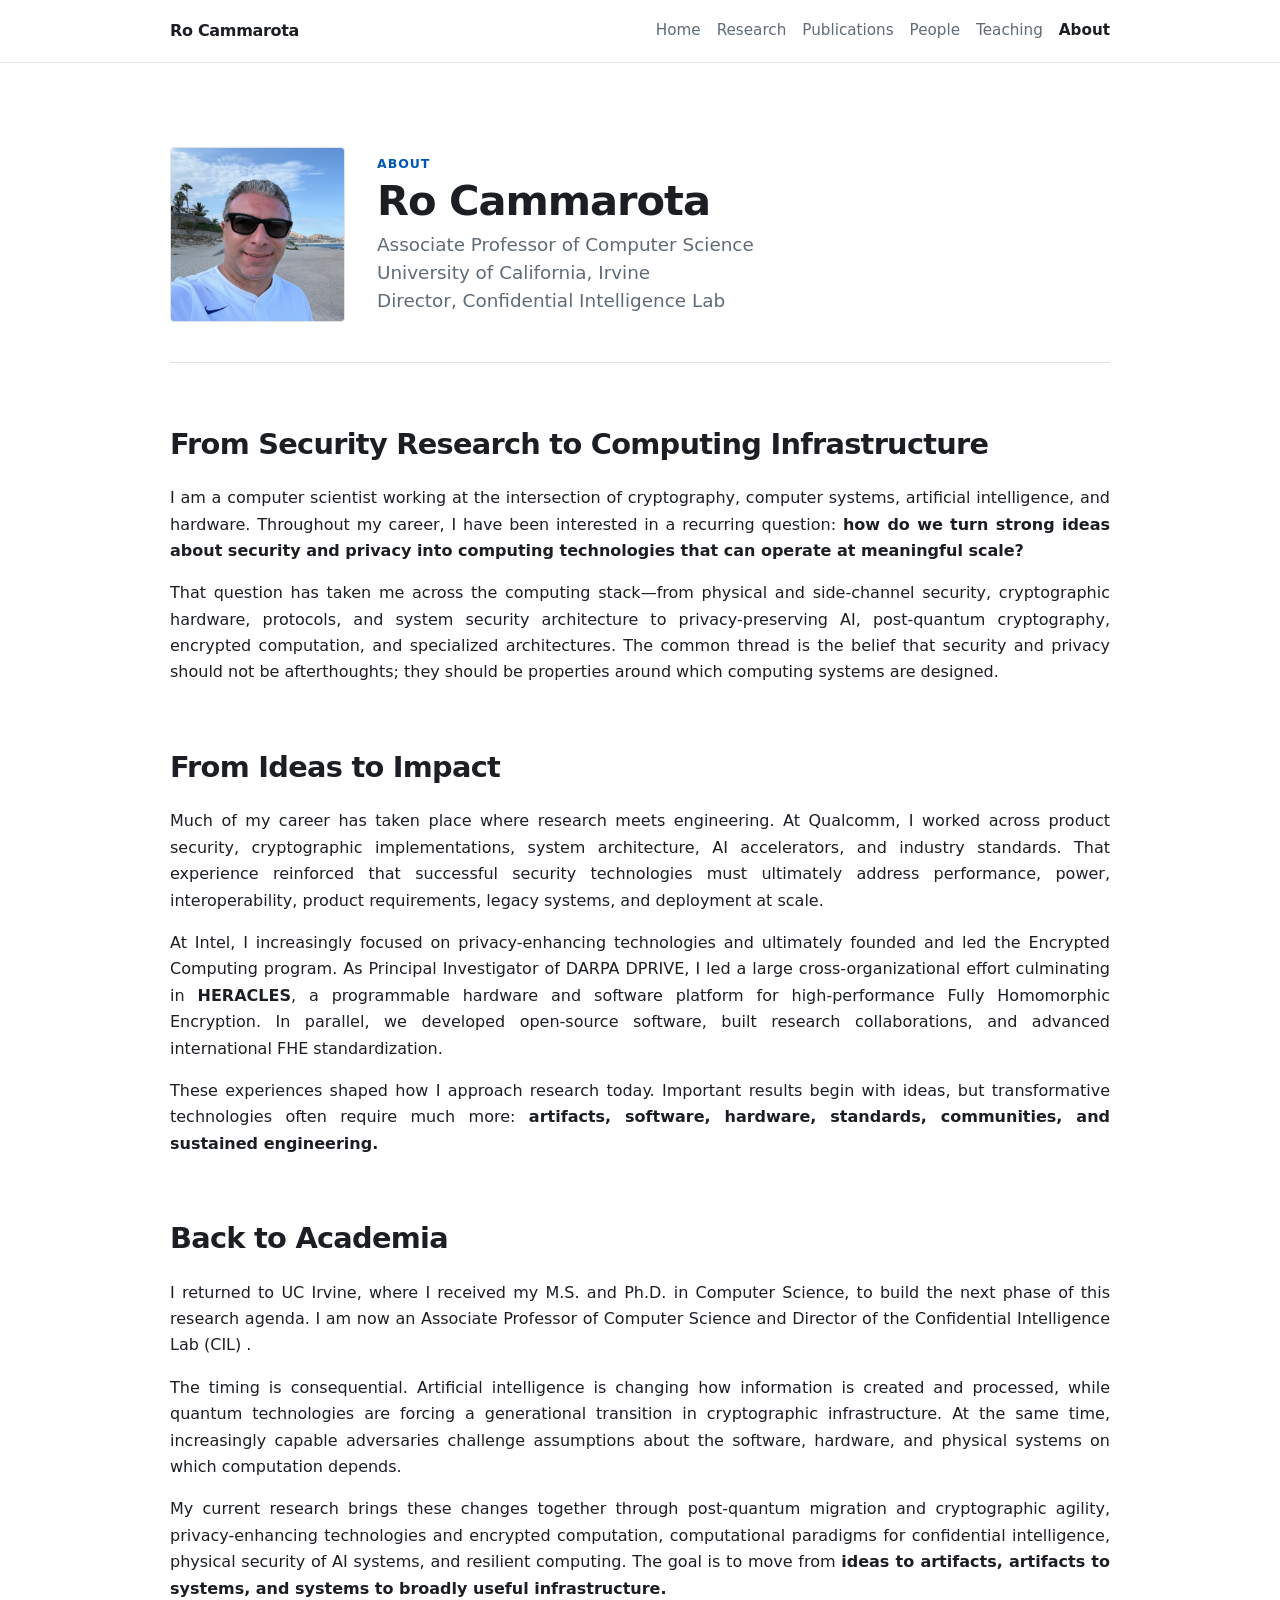
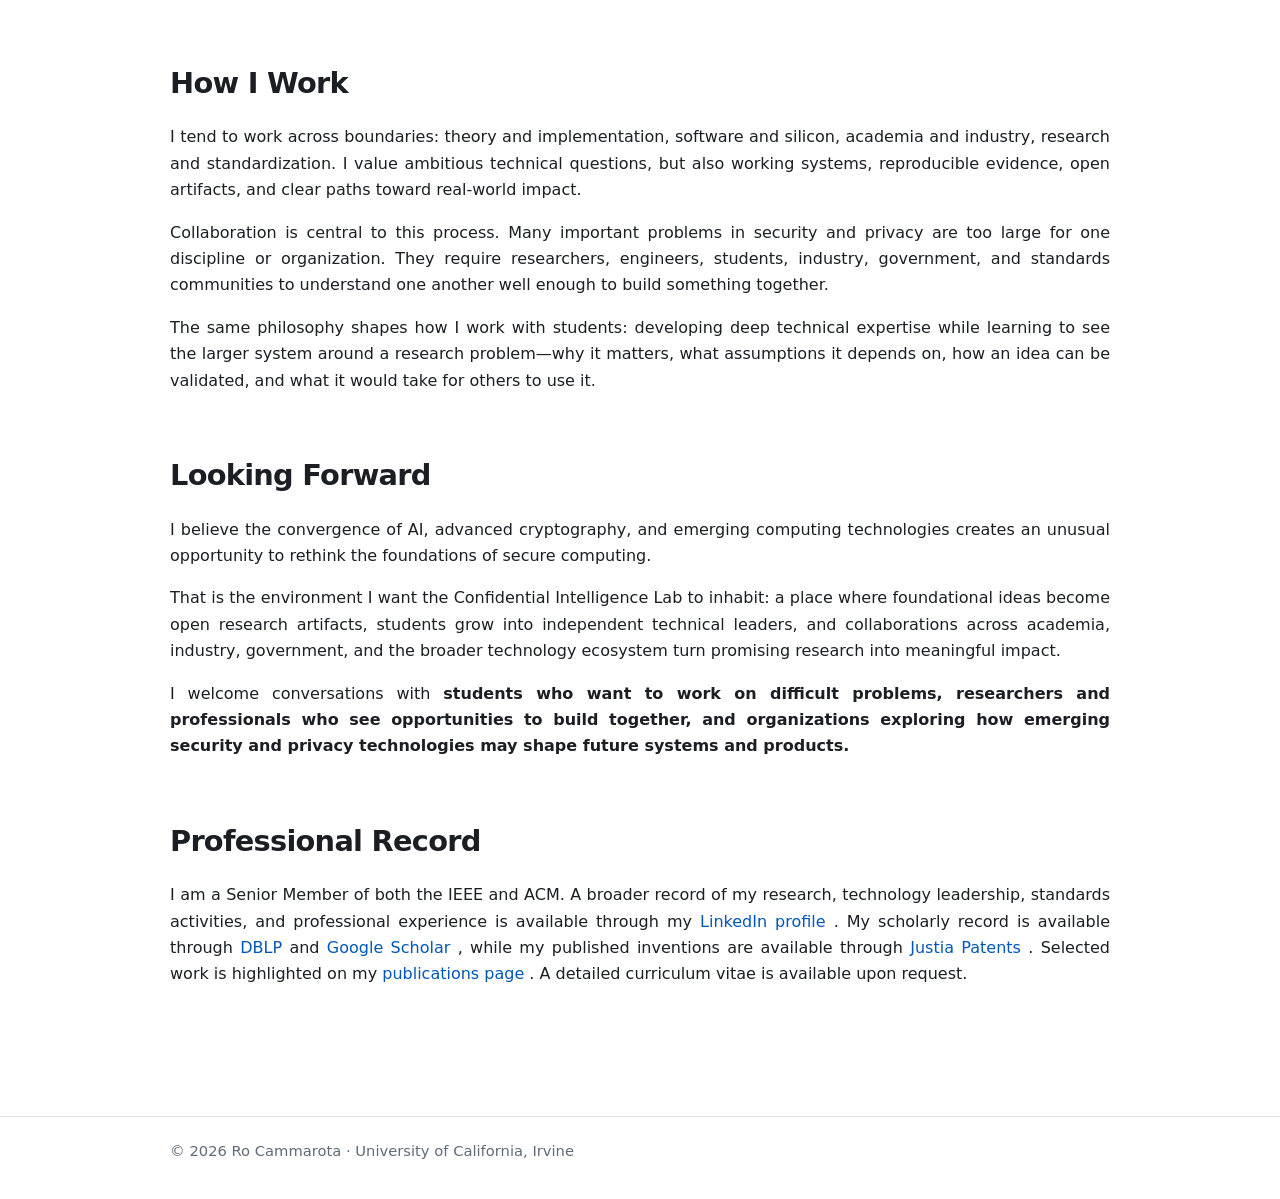
==== commit a6b0e94c: "Remove unpublished CIL links" ====
--- a/about.html
+++ b/about.html
@@ -152,9 +152,8 @@
         I returned to UC Irvine, where I received my M.S. and Ph.D. in
         Computer Science, to build the next phase of this research agenda.
         I am now an Associate Professor of Computer Science and Director of the
-        <a href="https://confidential-intelligence-lab.github.io/">
-          Confidential Intelligence Lab
-        </a>.
+        Confidential Intelligence Lab (CIL)
+        .
       </p>
 
       <p>
